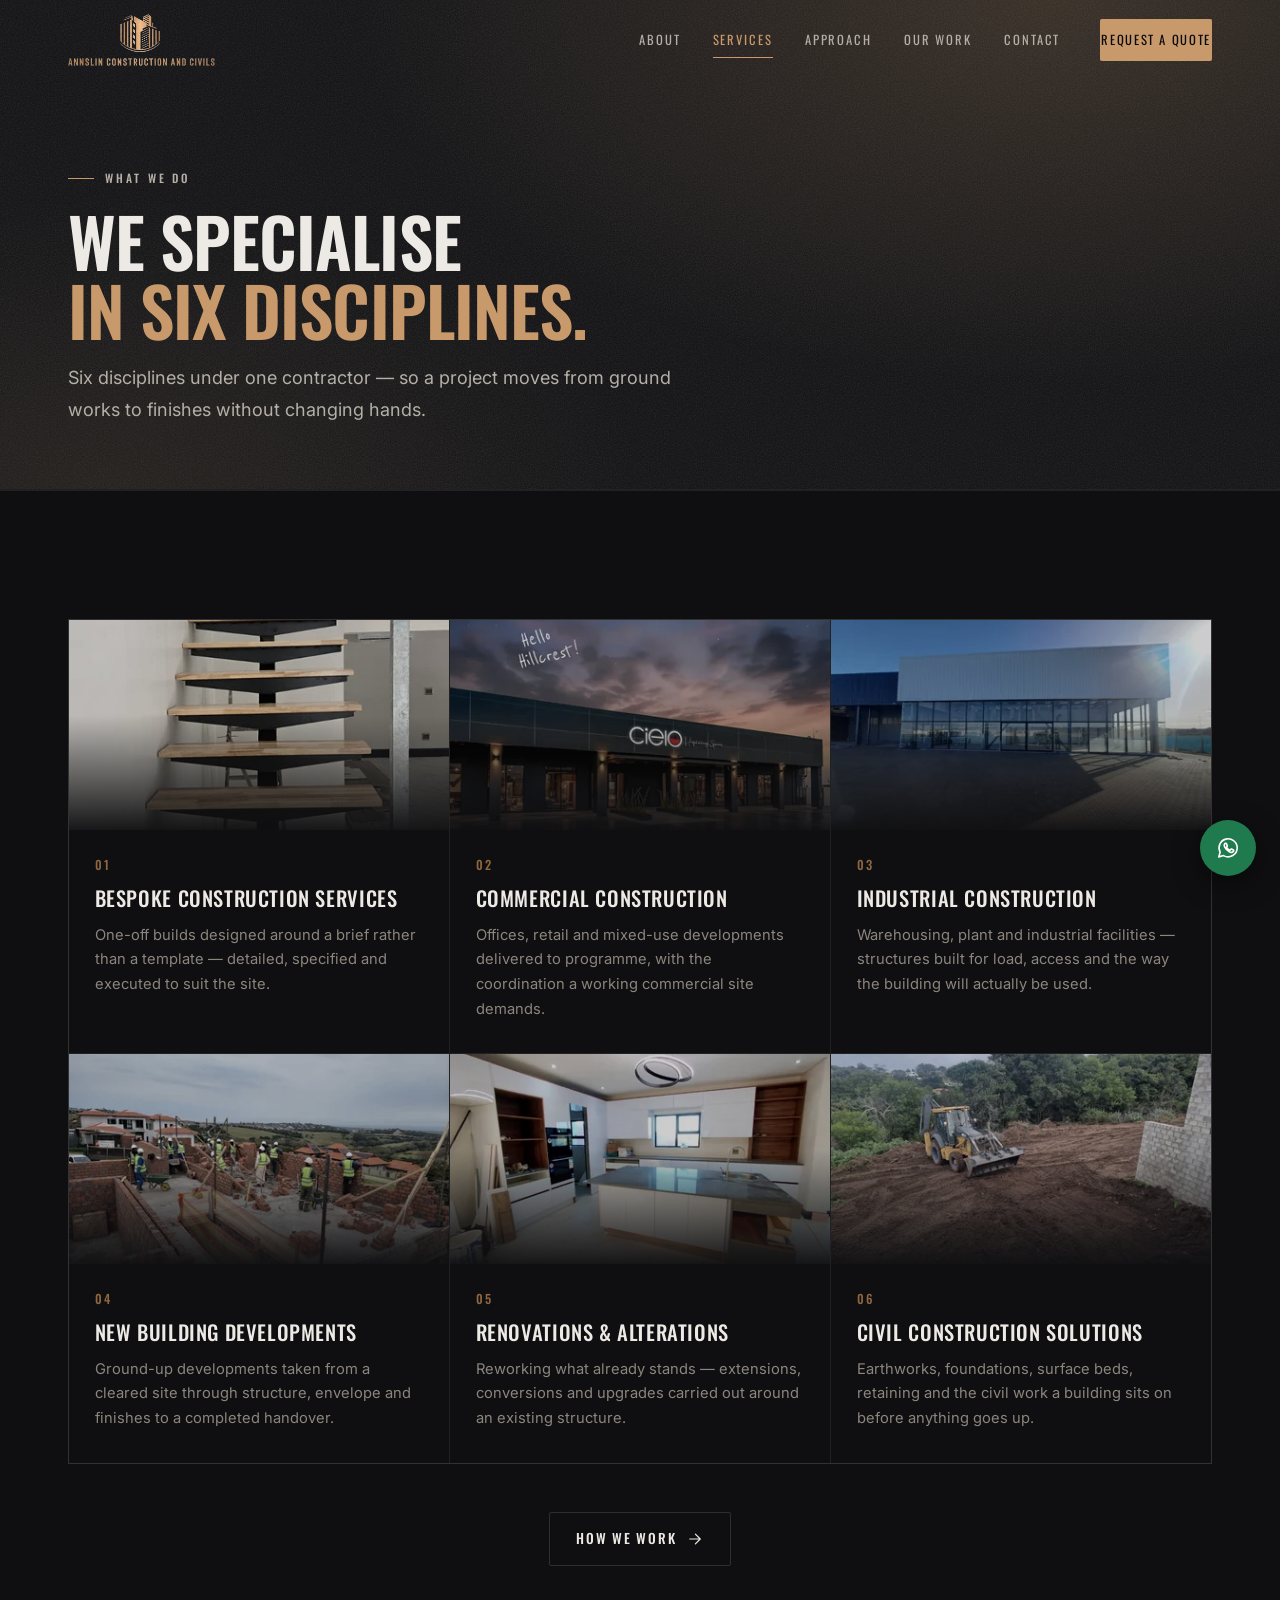
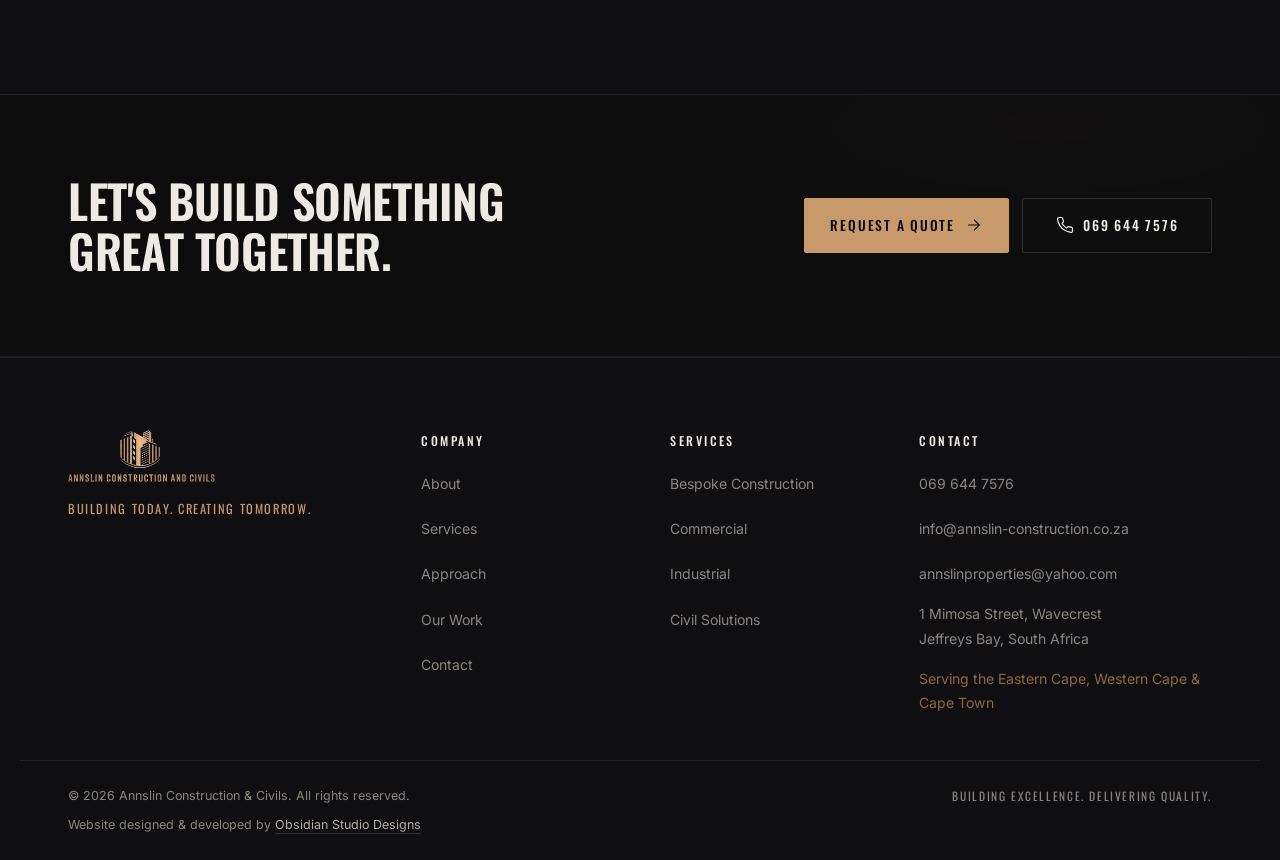
==== services.html @ 08e5ec09 "Split into six pages and add the service-areas banner The nav now navigates instead of scrolling one" ====
<!DOCTYPE html>
<html lang="en-ZA">
<head>
<meta charset="utf-8">
<meta name="viewport" content="width=device-width, initial-scale=1, viewport-fit=cover">

<title>Services | Annslin Construction &amp; Civils</title>
<meta name="description" content="Bespoke, commercial and industrial construction, new building developments, renovations and alterations, and civil construction solutions.">
<link rel="canonical" href="https://obsidianstudiodesigns.github.io/annslin-construction-civils/services.html">
<meta name="robots" content="index, follow, max-image-preview:large, max-snippet:-1">
<meta name="theme-color" content="#0B0B0C">
<meta name="author" content="Annslin Construction &amp; Civils">

<link rel="icon" href="favicon.ico" sizes="any">
<link rel="icon" type="image/png" sizes="48x48" href="assets/img/icon-48.png">
<link rel="icon" type="image/png" sizes="96x96" href="assets/img/icon-96.png">
<link rel="icon" type="image/png" sizes="192x192" href="assets/img/icon-192.png">
<link rel="apple-touch-icon" sizes="180x180" href="assets/img/icon-180.png">
<link rel="manifest" href="site.webmanifest">

<meta property="og:type" content="website">
<meta property="og:site_name" content="Annslin Construction &amp; Civils">
<meta property="og:locale" content="en_ZA">
<meta property="og:title" content="Services | Annslin Construction &amp; Civils">
<meta property="og:description" content="Bespoke, commercial and industrial construction, new building developments, renovations and alterations, and civil construction solutions.">
<meta property="og:url" content="https://obsidianstudiodesigns.github.io/annslin-construction-civils/services.html">
<meta property="og:image" content="https://obsidianstudiodesigns.github.io/annslin-construction-civils/assets/img/og-image.jpg">
<meta name="twitter:card" content="summary_large_image">
<meta name="twitter:title" content="Services | Annslin Construction &amp; Civils">
<meta name="twitter:description" content="Bespoke, commercial and industrial construction, new building developments, renovations and alterations, and civil construction solutions.">
<meta name="twitter:image" content="https://obsidianstudiodesigns.github.io/annslin-construction-civils/assets/img/og-image.jpg">

<link rel="preconnect" href="https://fonts.googleapis.com">
<link rel="preconnect" href="https://fonts.gstatic.com" crossorigin>
<link href="https://fonts.googleapis.com/css2?family=Inter:wght@400;500;600&family=Oswald:wght@300;400;500;600;700&display=swap" rel="stylesheet">
<link rel="stylesheet" href="css/style.css">

<script type="application/ld+json">
{
  "@context": "https://schema.org",
  "@type": "BreadcrumbList",
  "itemListElement": [
    {
      "@type": "ListItem",
      "position": 1,
      "name": "Home",
      "item": "https://obsidianstudiodesigns.github.io/annslin-construction-civils/"
    },
    {
      "@type": "ListItem",
      "position": 2,
      "name": "Services",
      "item": "https://obsidianstudiodesigns.github.io/annslin-construction-civils/services.html"
    }
  ]
}
</script>
</head>
<body>
<svg class="sprite" aria-hidden="true" focusable="false" xmlns="http://www.w3.org/2000/svg"><defs>
  <g id="i-quality"><path d="M12 2 4 5.5V11c0 5 3.4 9.3 8 11 4.6-1.7 8-6 8-11V5.5Z"/><path d="m8.5 11.5 2.5 2.5 4.5-4.5"/></g>
  <g id="i-safety"><path d="M3 17h18M5 17v-3a7 7 0 0 1 14 0v3"/><path d="M10 7.5V4.5h4v3M3 17v2h18v-2"/></g>
  <g id="i-team"><circle cx="9" cy="8" r="3"/><path d="M3 20v-1a6 6 0 0 1 12 0v1"/><path d="M16 5.5a3 3 0 0 1 0 5.8M18 20v-1a5 5 0 0 0-2.5-4.3"/></g>
  <g id="i-time"><rect x="3" y="5" width="18" height="16" rx="2"/><path d="M3 10h18M8 3v4M16 3v4"/><path d="m9.5 15 2 2 3.5-3.5"/></g>
  <g id="i-phone"><path d="M22 16.9v3a2 2 0 0 1-2.2 2 19.8 19.8 0 0 1-8.6-3.1 19.5 19.5 0 0 1-6-6A19.8 19.8 0 0 1 2.1 4.2 2 2 0 0 1 4.1 2h3a2 2 0 0 1 2 1.7c.1 1 .4 1.9.7 2.8a2 2 0 0 1-.5 2.1L8.1 9.9a16 16 0 0 0 6 6l1.3-1.2a2 2 0 0 1 2.1-.5c.9.3 1.8.6 2.8.7a2 2 0 0 1 1.7 2Z"/></g>
  <g id="i-mail"><rect x="3" y="5" width="18" height="14" rx="1.5"/><path d="m3.5 6 8.5 6.5L20.5 6"/></g>
  <g id="i-pin"><path d="M12 21.5S5 14.7 5 10a7 7 0 1 1 14 0c0 4.7-7 11.5-7 11.5Z"/><circle cx="12" cy="9.8" r="2.6"/></g>
  <g id="i-wa"><path d="M20.5 11.6A8.4 8.4 0 0 1 7.9 19l-4.4 1.2 1.2-4.3A8.4 8.4 0 1 1 20.5 11.6Z"/><path d="M8.9 8.2c.2-.5.4-.5.6-.5h.5c.2 0 .4 0 .6.5l.7 1.7c.1.2 0 .4-.1.6l-.4.5c-.1.2-.2.3 0 .6a6 6 0 0 0 2.7 2.3c.3.1.4 0 .6-.1l.6-.7c.2-.2.3-.2.6-.1l1.6.8c.2.1.4.2.4.4a1.9 1.9 0 0 1-1.3 1.7 4 4 0 0 1-3-.6 10 10 0 0 1-4-4.1 3.7 3.7 0 0 1-.4-2.5Z"/></g>
  <g id="i-arrow"><path d="M5 12h13M12.5 5.5 19 12l-6.5 6.5"/></g>
  <g id="i-close"><path d="M6 6l12 12M18 6 6 18"/></g>
  <g id="i-chev"><path d="m9 5 7 7-7 7"/></g>
</defs></svg>

<a class="skip" href="#main">Skip to content</a>

<header class="hdr" id="hdr">
  <div class="hdr__in">
    <a class="brand" href="index.html" aria-label="Annslin Construction &amp; Civils — home">
      <img src="assets/img/logo.png" alt="Annslin Construction &amp; Civils" width="567" height="201" fetchpriority="high">
    </a>

    <nav class="nav" id="nav" aria-label="Main">
      <a href="about.html">About</a>
      <a href="services.html" class="is-active" aria-current="page">Services</a>
      <a href="approach.html">Approach</a>
      <a href="work.html">Our Work</a>
      <a href="contact.html">Contact</a>
      <a class="btn btn--sm btn--gold nav__cta" href="contact.html#quote">Request a quote</a>
    </nav>

    <a class="hdr__call" href="tel:+27696447576" aria-label="Call 069 644 7576">
      <svg viewBox="0 0 24 24" aria-hidden="true"><use href="#i-phone"/></svg>
    </a>

    <button class="burger" id="burger" type="button" aria-label="Open menu"
            aria-expanded="false" aria-controls="nav"><span></span><span></span><span></span></button>
  </div>
</header>
<div class="scrim" id="scrim" hidden></div>

<main id="main">

<section class="phero">
  <div class="phero__veil" aria-hidden="true"></div>
  <div class="wrap phero__in">
    <p class="kicker"><span class="kicker__rule"></span>What we do</p>
    <h1 class="phero__h1">We specialise<br><span class="gold">in six disciplines.</span></h1>
    <p class="phero__lede">Six disciplines under one contractor — so a project moves from ground works to finishes without changing hands.</p>
  </div>
</section>

<section class="sec sec--services">
  <div class="wrap">
    <ul class="svcs">
  <li class="svc" data-rise>
    <picture class="svc__img">
      <source type="image/webp" srcset="assets/img/services/bespoke-400.webp 400w, assets/img/services/bespoke.webp 800w" sizes="(max-width:640px) 92vw, (max-width:900px) 46vw, 31vw">
      <img src="assets/img/services/bespoke-400.jpg" alt="Floating timber staircase with cantilevered treads." width="800" height="450" loading="lazy" decoding="async">
    </picture>
    <div class="svc__body"><span class="svc__n">01</span><h3>Bespoke Construction Services</h3><p>One-off builds designed around a brief rather than a template — detailed, specified and executed to suit the site.</p></div>
  </li>
  <li class="svc" data-rise data-rise-d="70">
    <picture class="svc__img">
      <source type="image/webp" srcset="assets/img/services/commercial-400.webp 400w, assets/img/services/commercial.webp 800w" sizes="(max-width:640px) 92vw, (max-width:900px) 46vw, 31vw">
      <img src="assets/img/services/commercial-400.jpg" alt="A completed retail centre lit at dusk." width="800" height="450" loading="lazy" decoding="async">
    </picture>
    <div class="svc__body"><span class="svc__n">02</span><h3>Commercial Construction</h3><p>Offices, retail and mixed-use developments delivered to programme, with the coordination a working commercial site demands.</p></div>
  </li>
  <li class="svc" data-rise data-rise-d="140">
    <picture class="svc__img">
      <source type="image/webp" srcset="assets/img/services/industrial-400.webp 400w, assets/img/services/industrial.webp 800w" sizes="(max-width:640px) 92vw, (max-width:900px) 46vw, 31vw">
      <img src="assets/img/services/industrial-400.jpg" alt="A large new industrial-scale building with full-height glazing." width="800" height="450" loading="lazy" decoding="async">
    </picture>
    <div class="svc__body"><span class="svc__n">03</span><h3>Industrial Construction</h3><p>Warehousing, plant and industrial facilities — structures built for load, access and the way the building will actually be used.</p></div>
  </li>
  <li class="svc" data-rise data-rise-d="210">
    <picture class="svc__img">
      <source type="image/webp" srcset="assets/img/services/developments-400.webp 400w, assets/img/services/developments.webp 800w" sizes="(max-width:640px) 92vw, (max-width:900px) 46vw, 31vw">
      <img src="assets/img/services/developments-400.jpg" alt="A bricklaying team building walls on a new residential development." width="800" height="450" loading="lazy" decoding="async">
    </picture>
    <div class="svc__body"><span class="svc__n">04</span><h3>New Building Developments</h3><p>Ground-up developments taken from a cleared site through structure, envelope and finishes to a completed handover.</p></div>
  </li>
  <li class="svc" data-rise data-rise-d="280">
    <picture class="svc__img">
      <source type="image/webp" srcset="assets/img/services/renovations-400.webp 400w, assets/img/services/renovations.webp 800w" sizes="(max-width:640px) 92vw, (max-width:900px) 46vw, 31vw">
      <img src="assets/img/services/renovations-400.jpg" alt="A refitted kitchen with a stone-topped island." width="800" height="450" loading="lazy" decoding="async">
    </picture>
    <div class="svc__body"><span class="svc__n">05</span><h3>Renovations &amp; Alterations</h3><p>Reworking what already stands — extensions, conversions and upgrades carried out around an existing structure.</p></div>
  </li>
  <li class="svc" data-rise data-rise-d="350">
    <picture class="svc__img">
      <source type="image/webp" srcset="assets/img/services/civils-400.webp 400w, assets/img/services/civils.webp 800w" sizes="(max-width:640px) 92vw, (max-width:900px) 46vw, 31vw">
      <img src="assets/img/services/civils-400.jpg" alt="A backhoe loader levelling a site before foundations." width="800" height="450" loading="lazy" decoding="async">
    </picture>
    <div class="svc__body"><span class="svc__n">06</span><h3>Civil Construction Solutions</h3><p>Earthworks, foundations, surface beds, retaining and the civil work a building sits on before anything goes up.</p></div>
  </li>
    </ul>
    <div class="sec__more">
      <a class="btn btn--ghost" href="approach.html">How we work<svg viewBox="0 0 24 24" aria-hidden="true"><use href="#i-arrow"/></svg></a>
    </div>
  </div>
</section>

<section class="band">
  <div class="wrap band__in">
    <h2 class="band__h">Let's build something great together.</h2>
    <div class="band__acts">
      <a class="btn btn--gold" href="contact.html#quote">Request a quote<svg viewBox="0 0 24 24" aria-hidden="true"><use href="#i-arrow"/></svg></a>
      <a class="btn btn--ghost" href="tel:+27696447576">
        <svg viewBox="0 0 24 24" aria-hidden="true"><use href="#i-phone"/></svg>069 644 7576</a>
    </div>
  </div>
</section>

</main>

<footer class="ftr">
  <div class="wrap ftr__in">
    <div class="ftr__brand">
      <img src="assets/img/logo.png" alt="Annslin Construction &amp; Civils" width="567" height="201" loading="lazy" decoding="async">
      <p>Building Today. Creating Tomorrow.</p>
    </div>

    <nav class="ftr__nav" aria-label="Footer">
      <h4>Company</h4>
      <a href="about.html">About</a>
      <a href="services.html">Services</a>
      <a href="approach.html">Approach</a>
      <a href="work.html">Our Work</a>
      <a href="contact.html">Contact</a>
    </nav>

    <nav class="ftr__nav" aria-label="Services">
      <h4>Services</h4>
      <a href="services.html">Bespoke Construction</a>
      <a href="services.html">Commercial</a>
      <a href="services.html">Industrial</a>
      <a href="services.html">Civil Solutions</a>
    </nav>

    <div class="ftr__nav">
      <h4>Contact</h4>
      <a href="tel:+27696447576">069 644 7576</a>
      <a href="mailto:info@annslin-construction.co.za">info@annslin-construction.co.za</a>
      <a href="mailto:annslinproperties@yahoo.com">annslinproperties@yahoo.com</a>
      <span>1 Mimosa Street, Wavecrest<br>Jeffreys Bay, South Africa</span>
      <span class="ftr__areas">Serving the Eastern Cape, Western Cape &amp; Cape Town</span>
    </div>
  </div>

  <div class="wrap ftr__base">
    <p class="ftr__copy">&copy; <span id="yr">2026</span> Annslin Construction &amp; Civils. All rights reserved.</p>
    <p class="ftr__tag">Building Excellence. Delivering Quality.</p>
    <p class="ftr__by">Website designed &amp; developed by
      <a href="https://obsidianstudiodesigns.co.za/" target="_blank" rel="noopener">Obsidian Studio Designs</a>
    </p>
  </div>
</footer>

<a class="wa-float" href="https://wa.me/27696447576" target="_blank" rel="noopener" aria-label="Chat on WhatsApp">
  <svg viewBox="0 0 24 24" aria-hidden="true"><use href="#i-wa"/></svg>
</a>

<script src="js/main.js" defer></script>
</body>
</html>
---- css/style.css ----
/* =========================================================================
   Annslin Construction & Civils
   Dark / moody. Mobile-first — every breakpoint below is min-width.
   ========================================================================= */

:root{
  /* surfaces, darkest to lightest */
  --ink:      #0B0B0C;
  --ink-2:    #0F0F11;
  --panel:    #141416;
  --panel-2:  #1A1A1D;
  --line:     rgba(255,255,255,.075);
  --line-2:   rgba(255,255,255,.13);

  /* brand gold, sampled from the logo */
  --gold:     #C8996B;
  --gold-lt:  #E4C09A;
  --gold-dk:  #8E6740;

  --text:     #EDE9E4;
  --text-2:   #B4AFA7;
  --muted:    #8B857D;

  --display: 'Oswald', 'Arial Narrow', system-ui, sans-serif;
  --body:    'Inter', system-ui, -apple-system, 'Segoe UI', sans-serif;

  --wrap: 1240px;
  --gut:  clamp(1.15rem, 5vw, 3rem);
  --r:    2px;                       /* architectural: almost no rounding */

  --ease: cubic-bezier(.22,.61,.36,1);
  --t:    .45s var(--ease);
}

/* ── reset ─────────────────────────────────────────────────────────────── */
*,*::before,*::after{ box-sizing:border-box; }
html{ -webkit-text-size-adjust:100%; scroll-behavior:smooth; }
@media (prefers-reduced-motion: reduce){ html{ scroll-behavior:auto; } }

body{
  margin:0;
  background:var(--ink);
  color:var(--text);
  font:400 clamp(.95rem,.9rem + .25vw,1.0625rem)/1.75 var(--body);
  -webkit-font-smoothing:antialiased;
  overflow-x:hidden;
}
body.is-locked{ overflow:hidden; }

img,video,svg{ display:block; max-width:100%; }
img,video{ height:auto; }
a{ color:inherit; text-decoration:none; }
button,input,select,textarea{ font:inherit; color:inherit; }
h1,h2,h3,h4,p,figure,ul,ol{ margin:0; }
ul,ol{ list-style:none; padding:0; }

.sprite{ position:absolute; width:0; height:0; overflow:hidden; }
/* every icon draws from the sprite as a stroked line-icon */
svg use{ fill:none; stroke:currentColor; stroke-width:1.6;
         stroke-linecap:round; stroke-linejoin:round; }

::selection{ background:var(--gold); color:#0B0B0C; }

:focus-visible{ outline:2px solid var(--gold); outline-offset:3px; }
:focus:not(:focus-visible){ outline:none; }

.skip{
  position:absolute; left:-9999px; top:0; z-index:200;
  background:var(--gold); color:#0B0B0C; padding:.8rem 1.2rem; font-weight:600;
}
.skip:focus{ left:0; }

/* ── layout helpers ────────────────────────────────────────────────────── */
.wrap{ width:100%; max-width:var(--wrap); margin-inline:auto; padding-inline:var(--gut); }
.sec{ padding-block:clamp(4.5rem,10vw,8.5rem); position:relative; }

/* ── type ──────────────────────────────────────────────────────────────── */
.h2{
  font-family:var(--display); font-weight:600;
  font-size:clamp(2rem,1.35rem + 3.1vw,3.65rem);
  line-height:1.04; letter-spacing:-.012em; text-transform:uppercase;
}
.gold{ color:var(--gold); }

.kicker{
  display:flex; align-items:center; gap:.7rem;
  font-family:var(--display); font-weight:500;
  font-size:.72rem; letter-spacing:.24em; text-transform:uppercase;
  color:var(--text-2); margin-bottom:1.1rem;
}
.kicker__rule{ width:26px; height:1px; background:var(--gold); flex:none; }

.lede{
  font-size:clamp(1.06rem,1rem + .4vw,1.28rem); line-height:1.6;
  color:var(--text); font-weight:400;
}
.sec__note{ color:var(--text-2); max-width:46ch; }

.lnk{
  display:inline-flex; align-items:center; gap:.6rem; margin-top:.4rem;
  font-family:var(--display); font-weight:500; letter-spacing:.1em;
  font-size:.82rem; text-transform:uppercase; color:var(--gold);
  padding-bottom:.35rem; border-bottom:1px solid var(--gold-dk);
  transition:border-color var(--t), gap var(--t);
}
.lnk svg{ width:17px; height:17px; }
.lnk:hover{ border-color:var(--gold); gap:.95rem; }

/* ── buttons ───────────────────────────────────────────────────────────── */
.btn{
  --bg:transparent; --fg:var(--text); --bd:var(--line-2);
  display:inline-flex; align-items:center; justify-content:center; gap:.6rem;
  min-height:52px; padding:.9rem 1.6rem;
  background:var(--bg); color:var(--fg); border:1px solid var(--bd); border-radius:var(--r);
  font-family:var(--display); font-weight:500; font-size:.85rem;
  letter-spacing:.13em; text-transform:uppercase; text-align:center;
  cursor:pointer; position:relative; overflow:hidden;
  transition:background var(--t), color var(--t), border-color var(--t), transform .2s var(--ease);
}
.btn svg{ width:18px; height:18px; flex:none; transition:transform var(--t); }
.btn:hover{ transform:translateY(-2px); }
.btn:active{ transform:translateY(0); }
.btn:hover svg{ transform:translateX(3px); }

.btn--gold{ --bg:var(--gold); --fg:#0B0B0C; --bd:var(--gold); }
.btn--gold:hover{ --bg:var(--gold-lt); --bd:var(--gold-lt); }
.btn--ghost:hover{ --bd:var(--gold); --fg:var(--gold); }
.btn--wa{ --bd:var(--line-2); }
.btn--wa:hover{ --bg:#1F7A4D; --bd:#1F7A4D; --fg:#fff; }
.btn--sm{ min-height:42px; padding:.55rem 1.05rem; font-size:.75rem; }
.btn--full{ width:100%; }

/* ══════════════════ header ══════════════════ */
.hdr{
  position:fixed; inset:0 0 auto 0; z-index:100;
  transition:background var(--t), border-color var(--t), backdrop-filter var(--t);
  border-bottom:1px solid transparent;
}
.hdr.is-stuck{
  background:rgba(11,11,12,.9);
  backdrop-filter:blur(14px) saturate(140%);
  -webkit-backdrop-filter:blur(14px) saturate(140%);
  border-bottom-color:var(--line);
}
.hdr__in{
  max-width:var(--wrap); margin-inline:auto; padding:.85rem var(--gut);
  display:flex; align-items:center; gap:1rem;
}
.brand{ flex:none; margin-right:auto; }
.brand img{ width:auto; height:clamp(38px,7.5vw,52px); }

.hdr__call{
  display:grid; place-items:center; width:44px; height:44px;
  border:1px solid var(--line-2); border-radius:var(--r); color:var(--gold);
  transition:border-color var(--t), background var(--t);
}
.hdr__call svg{ width:19px; height:19px; }
.hdr__call:hover{ border-color:var(--gold); background:rgba(200,153,107,.1); }

.burger{
  width:44px; height:44px; display:grid; place-content:center; gap:5px;
  background:none; border:1px solid var(--line-2); border-radius:var(--r); cursor:pointer;
}
.burger span{ display:block; width:20px; height:1.5px; background:var(--text);
  transition:transform .35s var(--ease), opacity .2s; }
.burger[aria-expanded="true"] span:nth-child(1){ transform:translateY(6.5px) rotate(45deg); }
.burger[aria-expanded="true"] span:nth-child(2){ opacity:0; }
.burger[aria-expanded="true"] span:nth-child(3){ transform:translateY(-6.5px) rotate(-45deg); }

/* mobile drawer */
.nav{
  position:fixed; inset:0 0 0 auto; width:min(84vw,340px); z-index:110;
  background:var(--panel); border-left:1px solid var(--line);
  padding:5.75rem 1.75rem 2rem;
  display:flex; flex-direction:column; gap:.25rem;
  transform:translateX(101%); transition:transform .42s var(--ease);
  overflow-y:auto; overscroll-behavior:contain;
}
.nav.is-open{ transform:translateX(0); }
.nav a{
  font-family:var(--display); font-weight:400; font-size:1.32rem;
  letter-spacing:.05em; text-transform:uppercase;
  padding:.75rem 0; border-bottom:1px solid var(--line); color:var(--text-2);
  transition:color .25s, padding-left .25s var(--ease);
}
.nav a:not(.nav__cta):hover,.nav a:not(.nav__cta).is-active{ color:var(--gold); padding-left:.4rem; }
/* the CTA is a button first — .nav a must not repaint its text */
.nav a.nav__cta{
  margin-top:1.5rem; border-bottom:none; padding-left:0;
  color:var(--fg); letter-spacing:.13em;
}
.nav a.nav__cta:hover{ color:var(--fg); }

.scrim{
  position:fixed; inset:0; z-index:105; background:rgba(0,0,0,.65);
  opacity:0; transition:opacity .35s; backdrop-filter:blur(2px);
}
.scrim.is-on{ opacity:1; }

/* ══════════════════ hero ══════════════════ */
.hero{
  position:relative; isolation:isolate;
  min-height:100svh; min-height:100dvh;
  display:flex; flex-direction:column; justify-content:flex-end;
  padding-top:6rem;
}
.hero__media{ position:absolute; inset:0; z-index:-2; overflow:hidden; background:var(--ink); }
.hero__video{ width:100%; height:100%; object-fit:cover; }
/* warm, heavy grade — the "moody" part */
.hero__veil{
  position:absolute; inset:0;
  background:
    linear-gradient(180deg, rgba(11,11,12,.86) 0%, rgba(11,11,12,.42) 26%,
                            rgba(11,11,12,.62) 62%, var(--ink) 99%),
    linear-gradient(96deg, rgba(11,11,12,.9) 0%, rgba(11,11,12,.35) 52%, rgba(11,11,12,.7) 100%),
    radial-gradient(115% 80% at 22% 82%, rgba(200,153,107,.15), transparent 62%);
}
/* fine grain so flat gradients don't band */
.hero__media::after{
  content:''; position:absolute; inset:0; opacity:.5; pointer-events:none;
  background-image:url("data:image/svg+xml,%3Csvg xmlns='http://www.w3.org/2000/svg' width='140' height='140'%3E%3Cfilter id='n'%3E%3CfeTurbulence type='fractalNoise' baseFrequency='.85' numOctaves='3'/%3E%3CfeColorMatrix type='saturate' values='0'/%3E%3C/filter%3E%3Crect width='140' height='140' filter='url(%23n)' opacity='.34'/%3E%3C/svg%3E");
  mix-blend-mode:overlay;
}

.hero__in{ padding-block:2rem 2.75rem; }
.hero__title{
  font-family:var(--display); font-weight:600; text-transform:uppercase;
  font-size:clamp(2.5rem,1.4rem + 6.4vw,6.25rem);
  line-height:.96; letter-spacing:-.018em; margin-block:.35rem 1.35rem;
}
.hero__title .line{ display:block; }
.hero__title .line--gold{
  color:transparent;
  background:linear-gradient(96deg,var(--gold-lt) 4%,var(--gold) 46%,var(--gold-dk) 100%);
  -webkit-background-clip:text; background-clip:text;
}
.hero__lede{ max-width:56ch; color:var(--text-2); font-size:clamp(1rem,.95rem + .4vw,1.19rem); }
.hero__acts{ display:flex; flex-wrap:wrap; gap:.8rem; margin-top:2rem; }
.hero__acts .btn{ flex:1 1 auto; min-width:180px; }

.hero__stats{
  display:grid; gap:1px; background:var(--line);
  border-top:1px solid var(--line); border-bottom:1px solid var(--line);
}
.hero__stats li{ background:rgba(11,11,12,.72); padding:1.25rem var(--gut); backdrop-filter:blur(6px); }
.stat__n{
  display:block; font-family:var(--display); font-weight:600; color:var(--gold);
  font-size:clamp(1.85rem,1.4rem + 1.7vw,2.6rem); line-height:1;
  font-variant-numeric:tabular-nums;
}
.stat__n--txt{ font-size:clamp(1.5rem,1.2rem + 1.2vw,2rem); }
.stat__l{
  display:block; margin-top:.35rem; color:var(--muted);
  font-size:.775rem; letter-spacing:.11em; text-transform:uppercase;
}
/* same strip, but sitting inside a wrap rather than bleeding to the edges */
.hero__stats--flat{ border:1px solid var(--line); margin-top:clamp(2.5rem,6vw,4rem); }
.hero__stats--flat li{ background:var(--ink-2); backdrop-filter:none; padding-inline:1.5rem; }

/* ══════════════════ service areas banner ══════════════════ */
.areas{
  background:
    radial-gradient(120% 190% at 50% 0%, rgba(200,153,107,.14), transparent 66%),
    var(--panel);
  border-block:1px solid var(--line);
  position:relative;
}
.areas::before,.areas::after{
  content:''; position:absolute; left:0; right:0; height:1px;
  background:linear-gradient(90deg,transparent,var(--gold-dk) 22%,var(--gold) 50%,var(--gold-dk) 78%,transparent);
  opacity:.55;
}
.areas::before{ top:-1px; } .areas::after{ bottom:-1px; }

.areas__in{ padding-block:1.4rem; display:grid; gap:.9rem; justify-items:center; text-align:center; }
.areas__lbl{
  display:flex; align-items:center; gap:.5rem;
  font-family:var(--display); font-weight:500; font-size:.7rem;
  letter-spacing:.24em; text-transform:uppercase; color:var(--muted);
}
.areas__lbl svg{ width:15px; height:15px; color:var(--gold); }

.areas__list{ display:flex; flex-wrap:wrap; justify-content:center; align-items:center; gap:.55rem 1.4rem; }
.areas__list li{
  position:relative;
  font-family:var(--display); font-weight:500;
  font-size:clamp(1rem,.9rem + .55vw,1.35rem);
  letter-spacing:.09em; text-transform:uppercase; color:var(--text);
  white-space:nowrap;
}
.areas__list li + li::before{      /* gold diamond between areas */
  content:''; position:absolute; left:-.78rem; top:50%;
  width:5px; height:5px; margin-top:-2.5px;
  background:var(--gold); transform:rotate(45deg);
}

/* ══════════════════ page header (sub-pages) ══════════════════ */
.phero{
  position:relative; isolation:isolate; overflow:hidden;
  background:var(--ink-2); border-bottom:1px solid var(--line);
  padding-block:clamp(7rem,16vw,10.5rem) clamp(2.75rem,6vw,4rem);
}
.phero__veil{
  position:absolute; inset:0; z-index:-1;
  background:
    radial-gradient(90% 130% at 82% 0%, rgba(200,153,107,.2), transparent 60%),
    radial-gradient(70% 100% at 8% 100%, rgba(200,153,107,.09), transparent 60%);
}
.phero__veil::after{
  content:''; position:absolute; inset:0; opacity:.4; mix-blend-mode:overlay;
  background-image:url("data:image/svg+xml,%3Csvg xmlns='http://www.w3.org/2000/svg' width='140' height='140'%3E%3Cfilter id='n'%3E%3CfeTurbulence type='fractalNoise' baseFrequency='.85' numOctaves='3'/%3E%3CfeColorMatrix type='saturate' values='0'/%3E%3C/filter%3E%3Crect width='140' height='140' filter='url(%23n)' opacity='.34'/%3E%3C/svg%3E");
}
.phero__h1{
  font-family:var(--display); font-weight:600; text-transform:uppercase;
  font-size:clamp(2.1rem,1.4rem + 3.6vw,4.25rem);
  line-height:1.02; letter-spacing:-.014em; margin-bottom:1.1rem;
}
.phero__lede{ color:var(--text-2); max-width:56ch; font-size:clamp(1rem,.95rem + .3vw,1.13rem); }

/* ══════════════════ section footer link ══════════════════ */
.sec__more{ margin-top:clamp(2rem,4.5vw,3rem); display:flex; justify-content:center; }

/* ══════════════════ about ══════════════════ */
.sec--about{ background:var(--ink); }
.about{ display:grid; gap:1.75rem; }
.about__body p + p{ margin-top:1rem; }
.about__body p{ color:var(--text-2); }
.about__body .lede{ color:var(--text); }
.about__body .lnk{ margin-top:1.6rem; }

.pillars{ display:grid; gap:1px; background:var(--line); margin-top:clamp(3rem,7vw,5rem);
  border:1px solid var(--line); }
.pillars li{ background:var(--ink-2); padding:1.75rem 1.5rem; transition:background var(--t); }
.pillars li:hover{ background:var(--panel); }
.pillars svg{ width:26px; height:26px; color:var(--gold); margin-bottom:1rem; }
.pillars h3{
  font-family:var(--display); font-weight:500; font-size:1.02rem;
  letter-spacing:.06em; text-transform:uppercase; margin-bottom:.45rem;
}
.pillars p{ color:var(--muted); font-size:.9rem; line-height:1.6; }

/* ══════════════════ services ══════════════════ */
.sec--services{ background:var(--ink-2); border-block:1px solid var(--line); }
.sec__head{ display:grid; gap:1.1rem; margin-bottom:clamp(2.25rem,5vw,3.5rem); }

.svcs{ display:grid; gap:1px; background:var(--line); border:1px solid var(--line); }
.svc{
  position:relative; background:var(--ink-2); overflow:hidden;
  display:flex; flex-direction:column; transition:background var(--t);
}
.svc::before{                                   /* gold wipe on hover */
  content:''; position:absolute; inset:auto 0 0 0; height:2px; z-index:2;
  background:linear-gradient(90deg,var(--gold),var(--gold-dk));
  transform:scaleX(0); transform-origin:left; transition:transform .5s var(--ease);
}
.svc:hover{ background:var(--panel); }
.svc:hover::before{ transform:scaleX(1); }

/* photograph instead of an icon */
.svc__img{ position:relative; display:block; overflow:hidden; }
.svc__img img{
  width:100%; height:clamp(178px,26vw,210px); object-fit:cover;
  filter:grayscale(.3) contrast(1.05) brightness(.8);
  transition:transform .8s var(--ease), filter .6s var(--ease);
}
.svc__img::after{                               /* fade the photo into the card */
  content:''; position:absolute; inset:auto 0 -1px 0; height:55%; pointer-events:none;
  background:linear-gradient(180deg,transparent,rgba(15,15,17,.96));
}
.svc:hover .svc__img img{
  transform:scale(1.05); filter:grayscale(0) contrast(1) brightness(.95);
}

.svc__body{ position:relative; padding:1.5rem 1.6rem 2rem; }

/* compact variant — the whole card is a link through to the services page */
.svc--compact{ padding:0; }
.svc__link{ display:flex; flex-direction:column; height:100%; }
.svc--compact .svc__body{ display:flex; flex-direction:column; flex:1; }
.svc__go{
  display:inline-flex; align-items:center; gap:.5rem; margin-top:auto; padding-top:1rem;
  font-family:var(--display); font-weight:500; font-size:.76rem;
  letter-spacing:.13em; text-transform:uppercase; color:var(--gold);
  transition:gap var(--t);
}
.svc__go svg{ width:16px; height:16px; }
.svc--compact:hover .svc__go{ gap:.9rem; }
.svc__n{
  display:block; font-family:var(--display); font-weight:500; font-size:.78rem;
  letter-spacing:.16em; color:var(--gold-dk); margin-bottom:.6rem;
  transition:color var(--t);
}
.svc:hover .svc__n{ color:var(--gold); }
.svc h3{
  font-family:var(--display); font-weight:500;
  font-size:clamp(1.08rem,1rem + .35vw,1.28rem);
  letter-spacing:.03em; text-transform:uppercase; line-height:1.25; margin-bottom:.7rem;
}
.svc p{ color:var(--muted); font-size:.92rem; line-height:1.68; }

/* ══════════════════ approach ══════════════════ */
.sec--approach{ background:var(--ink); }
.approach{ display:grid; gap:2.5rem; }
.approach__head .h2{ margin-bottom:1.1rem; }
.approach__head .btn{ margin-top:1.75rem; }

.steps{ display:grid; gap:0; counter-reset:s; }
.steps li{
  position:relative; padding:1.6rem 0 1.6rem 3.6rem;
  border-top:1px solid var(--line);
}
.steps li:last-child{ border-bottom:1px solid var(--line); }
.steps__n{
  position:absolute; left:0; top:1.6rem;
  font-family:var(--display); font-weight:600; font-size:.92rem;
  letter-spacing:.1em; color:var(--gold); font-variant-numeric:tabular-nums;
}
.steps h3{
  font-family:var(--display); font-weight:500; font-size:1.12rem;
  letter-spacing:.05em; text-transform:uppercase; margin-bottom:.45rem;
}
.steps p{ color:var(--muted); font-size:.92rem; line-height:1.68; max-width:52ch; }

/* ══════════════════ work ══════════════════ */
.sec--work{ background:var(--ink-2); border-block:1px solid var(--line); }

.filters{ display:flex; flex-wrap:wrap; gap:.5rem; margin-bottom:1.75rem; }
.filt{
  background:none; border:1px solid var(--line-2); border-radius:var(--r);
  padding:.6rem 1.05rem; cursor:pointer; color:var(--text-2);
  font-family:var(--display); font-weight:400; font-size:.78rem;
  letter-spacing:.11em; text-transform:uppercase;
  transition:color var(--t), border-color var(--t), background var(--t);
}
.filt:hover{ color:var(--gold); border-color:var(--gold-dk); }
.filt.is-on{ background:var(--gold); border-color:var(--gold); color:#0B0B0C; }

.grid{ display:grid; gap:.75rem; }
.tile{ position:relative; }
.tile.is-hidden{ display:none; }
.tile__btn{
  display:block; width:100%; padding:0; background:none; border:0; cursor:pointer;
  position:relative; overflow:hidden; border:1px solid var(--line);
  border-radius:var(--r);
}
.tile__btn picture{ display:block; }
.tile__btn img{
  width:100%; height:clamp(230px,52vw,300px); object-fit:cover;
  filter:grayscale(.32) contrast(1.05) brightness(.86);
  transition:transform .8s var(--ease), filter .6s var(--ease);
}
.tile__btn::after{                              /* readability wash under caption */
  content:''; position:absolute; inset:auto 0 0 0; height:62%; pointer-events:none;
  background:linear-gradient(180deg,transparent,rgba(11,11,12,.9));
  transition:opacity var(--t);
}
.tile__btn:hover img,.tile__btn:focus-visible img{
  transform:scale(1.05); filter:grayscale(0) contrast(1) brightness(1);
}
.tile__cap{
  position:absolute; left:0; right:0; bottom:0; z-index:1;
  padding:1.1rem 1.15rem; text-align:left; display:grid; gap:.22rem;
}
.tile__cap strong{
  font-family:var(--display); font-weight:500; font-size:.98rem;
  letter-spacing:.035em; text-transform:uppercase; line-height:1.25; color:var(--text);
}
.tile__cap em{
  font-style:normal; font-size:.7rem; letter-spacing:.15em;
  text-transform:uppercase; color:var(--gold);
}

/* ══════════════════ cta band ══════════════════ */
.band{
  background:
    linear-gradient(180deg,rgba(11,11,12,.9),rgba(11,11,12,.9)),
    radial-gradient(90% 130% at 82% 12%, rgba(200,153,107,.28), transparent 62%),
    var(--panel);
  border-bottom:1px solid var(--line);
  padding-block:clamp(3.25rem,7vw,5rem);
}
.band__in{ display:grid; gap:1.75rem; }
.band__h{
  font-family:var(--display); font-weight:600; text-transform:uppercase;
  font-size:clamp(1.6rem,1.15rem + 2.2vw,2.9rem); line-height:1.08; letter-spacing:-.008em;
  max-width:20ch;
}
.band__acts{ display:flex; flex-wrap:wrap; gap:.8rem; }
.band__acts .btn{ flex:1 1 auto; min-width:190px; }

/* ══════════════════ contact ══════════════════ */
.sec--contact{ background:var(--ink); }
.contact{ display:grid; gap:2.75rem; }
.contact__info .h2{ margin-bottom:1.1rem; }
.contact__info .btn--wa{ margin-top:1.75rem; width:100%; }

.cinfo{ display:grid; gap:1.5rem; margin-top:2.25rem; }
.cinfo li{ display:flex; gap:1rem; align-items:flex-start; }
.cinfo svg{ width:20px; height:20px; color:var(--gold); flex:none; margin-top:.28rem; }
.cinfo span{
  display:block; font-size:.7rem; letter-spacing:.17em; text-transform:uppercase;
  color:var(--muted); margin-bottom:.3rem;
}
.cinfo a{ display:block; color:var(--text); transition:color .25s; overflow-wrap:anywhere;
  padding-block:.3rem; }              /* comfortable thumb target */
.cinfo a + a{ margin-top:.1rem; }
.cinfo a:hover{ color:var(--gold); }

/* quote form */
.quote{
  background:var(--panel); border:1px solid var(--line);
  padding:clamp(1.5rem,4.5vw,2.5rem); border-radius:var(--r);
  scroll-margin-top:6rem;
}
.quote__h{
  font-family:var(--display); font-weight:600; text-transform:uppercase;
  font-size:clamp(1.35rem,1.15rem + .9vw,1.85rem); letter-spacing:.01em;
}
.quote__sub{ color:var(--muted); font-size:.9rem; margin-top:.35rem; margin-bottom:1.75rem; }

.f{ margin-bottom:1.05rem; }
.f label{
  display:block; font-size:.71rem; letter-spacing:.15em; text-transform:uppercase;
  color:var(--text-2); margin-bottom:.5rem;
}
.f .opt{ color:var(--muted); letter-spacing:.06em; text-transform:none; }
.f input,.f select,.f textarea{
  width:100%; background:var(--ink); border:1px solid var(--line-2);
  border-radius:var(--r); padding:.85rem .95rem; min-height:50px;
  transition:border-color .25s, background .25s;
  font-size:1rem;                       /* >=16px stops iOS zoom-on-focus */
}
.f textarea{ resize:vertical; min-height:118px; line-height:1.6; }
.f select{
  appearance:none;
  background-image:url("data:image/svg+xml,%3Csvg xmlns='http://www.w3.org/2000/svg' width='12' height='8' fill='none' stroke='%238B857D' stroke-width='1.6'%3E%3Cpath d='m1 1.5 5 5 5-5'/%3E%3C/svg%3E");
  background-repeat:no-repeat; background-position:right 1rem center;
  padding-right:2.5rem;
}
.f input:focus,.f select:focus,.f textarea:focus{ border-color:var(--gold); background:var(--ink-2); }
.f input::placeholder,.f textarea::placeholder{ color:#5F5A54; }
.f.is-bad input,.f.is-bad select,.f.is-bad textarea{ border-color:#B4523F; }
.err{ color:#D9705C; font-size:.79rem; margin-top:.4rem; min-height:0; }
.f2{ display:grid; gap:0; }

.quote__note{ color:var(--muted); font-size:.81rem; margin-top:.9rem; text-align:center; }
.quote__note a{ color:var(--gold); border-bottom:1px solid var(--gold-dk); }
.quote__ok{ color:var(--gold); font-size:.86rem; margin-top:.9rem; text-align:center; }

/* ══════════════════ footer ══════════════════ */
.ftr{ background:var(--ink-2); border-top:1px solid var(--line); padding-top:clamp(3rem,7vw,4.5rem); }
.ftr__in{ display:grid; gap:2.25rem; padding-bottom:2.75rem; }
.ftr__brand img{ width:auto; height:52px; margin-bottom:1rem; }
.ftr__brand p{
  font-family:var(--display); font-weight:400; letter-spacing:.13em;
  text-transform:uppercase; font-size:.78rem; color:var(--gold);
}
.ftr__nav{ display:flex; flex-direction:column; gap:.6rem; }
.ftr__nav h4{
  font-family:var(--display); font-weight:500; font-size:.76rem;
  letter-spacing:.2em; text-transform:uppercase; color:var(--text); margin-bottom:.35rem;
}
.ftr__nav a,.ftr__nav span{ color:var(--muted); font-size:.88rem; overflow-wrap:anywhere; }
.ftr__areas{ color:var(--gold-dk) !important; margin-top:.35rem; }
.ftr__nav a{ transition:color .25s; padding-block:.35rem; }
.ftr__nav a:hover{ color:var(--gold); }

.ftr__base{
  border-top:1px solid var(--line); padding-block:1.5rem;
  display:grid; gap:.45rem; color:var(--muted); font-size:.78rem;
}
.ftr__tag{
  font-family:var(--display); letter-spacing:.14em; text-transform:uppercase; font-size:.72rem;
}
.ftr__by a{
  color:var(--text-2); border-bottom:1px solid var(--line-2);
  padding-bottom:1px; transition:color .25s, border-color .25s;
  white-space:nowrap;              /* the studio name never breaks mid-way */
}
.ftr__by a:hover{ color:var(--gold); border-color:var(--gold); }

/* ══════════════════ lightbox ══════════════════ */
.lb{
  position:fixed; inset:0; z-index:150; background:rgba(6,6,7,.97);
  display:grid; place-items:center; padding:clamp(1rem,4vw,3rem);
  animation:fade .3s var(--ease);
}
.lb[hidden]{ display:none; }
@keyframes fade{ from{ opacity:0 } }
.lb__fig{ max-width:min(1200px,100%); max-height:100%; display:grid; gap:1rem; }
.lb__fig img{
  max-height:calc(100svh - 11rem); width:auto; margin-inline:auto;
  object-fit:contain; border:1px solid var(--line);
}
.lb__fig figcaption{ text-align:center; display:grid; gap:.3rem; }
.lb__fig strong{
  font-family:var(--display); font-weight:500; letter-spacing:.08em;
  text-transform:uppercase; font-size:1rem;
}
.lb__fig span{ color:var(--muted); font-size:.86rem; max-width:60ch; margin-inline:auto; }

.lb__x,.lb__nav{
  position:absolute; z-index:2; display:grid; place-items:center;
  width:46px; height:46px; background:rgba(20,20,22,.85);
  border:1px solid var(--line-2); border-radius:var(--r); cursor:pointer; color:var(--text);
  transition:border-color .25s, color .25s, background .25s;
}
.lb__x:hover,.lb__nav:hover{ border-color:var(--gold); color:var(--gold); }
.lb__x{ top:1rem; right:1rem; }
.lb__x svg,.lb__nav svg{ width:20px; height:20px; }
.lb__nav{ top:auto; bottom:1rem; }
.lb__nav--prev{ left:calc(50% - 54px); transform:rotate(180deg); }
.lb__nav--next{ left:calc(50% + 8px); }

/* ══════════════════ whatsapp fab ══════════════════ */
.wa-float{
  position:fixed; right:1rem; bottom:1rem; z-index:90;
  width:52px; height:52px; display:grid; place-items:center;
  background:#1F7A4D; color:#fff; border-radius:50%;
  box-shadow:0 8px 26px rgba(0,0,0,.5);
  transition:transform .3s var(--ease), background .3s;
}
.wa-float svg{ width:26px; height:26px; }
.wa-float svg use{ stroke-width:1.5; }
.wa-float:hover{ transform:scale(1.08); background:#25995F; }

/* ══════════════════ scroll reveal ══════════════════
   Hidden only once JS has confirmed it can reveal them again — without JS
   (or if main.js fails) the content simply stays visible. */
.js-ready [data-rise]{
  opacity:0; transform:translateY(22px);
  transition:opacity .75s var(--ease), transform .75s var(--ease);
}
.js-ready [data-rise].is-in{ opacity:1; transform:none; }

/* =========================================================================
   BREAKPOINTS — mobile-first, min-width only
   ========================================================================= */

/* ── ≥480px: two-up stat + pillar grids ─────────────────────────────────── */
@media (min-width:480px){
  .hero__stats{ grid-template-columns:repeat(2,1fr); }
  .hero__stats li:last-child{ grid-column:1 / -1; }
  .pillars{ grid-template-columns:repeat(2,1fr); }
  .f2{ grid-template-columns:1fr 1fr; gap:0 1rem; }
  /* row 1: copyright | tagline.  row 2: the studio credit. */
  .ftr__base{ grid-template-columns:1fr auto; align-items:center; column-gap:1.5rem; }
  .ftr__copy{ grid-column:1; grid-row:1; }
  .ftr__tag { grid-column:2; grid-row:1; text-align:right; }
  .ftr__by  { grid-column:1 / -1; grid-row:2; }
}

/* ── ≥640px: gallery goes two-up ────────────────────────────────────────── */
@media (min-width:640px){
  .grid{ grid-template-columns:repeat(2,1fr); }
  .svcs{ grid-template-columns:repeat(2,1fr); }
  .hero__acts .btn{ flex:0 1 auto; }
  .band__acts .btn{ flex:0 1 auto; }
  .contact__info .btn--wa{ width:auto; }
  .ftr__in{ grid-template-columns:repeat(3,1fr); }
  .ftr__brand{ grid-column:1 / -1; }
}

/* ── ≥900px: real desktop layout ────────────────────────────────────────── */
@media (min-width:900px){
  .hero__stats{ grid-template-columns:repeat(3,1fr); }
  .hero__stats li:last-child{ grid-column:auto; }
  .hero__stats li{ padding-inline:2rem; }
  .hero__stats li:first-child{ padding-left:max(var(--gut),calc((100vw - var(--wrap))/2 + var(--gut))); }
  .hero__stats li:last-child{ padding-right:max(var(--gut),calc((100vw - var(--wrap))/2 + var(--gut))); }

  .about{ grid-template-columns:minmax(0,.85fr) minmax(0,1.15fr); gap:clamp(2rem,5vw,4.5rem); }
  .pillars{ grid-template-columns:repeat(4,1fr); }

  .sec__head{ grid-template-columns:1fr auto; align-items:end; gap:2.5rem; }
  .sec__note{ text-align:right; margin-left:auto; }

  .svcs{ grid-template-columns:repeat(3,1fr); }

  .approach{ grid-template-columns:minmax(0,.9fr) minmax(0,1.1fr); gap:clamp(2.5rem,5vw,5rem); }
  .approach__head{ position:sticky; top:7rem; align-self:start; }
  .approach__head .sec__note{ text-align:left; margin-left:0; }

  /* dense backfills the single-column gaps the wide tiles would otherwise leave */
  .grid{ grid-template-columns:repeat(3,1fr); gap:1rem; grid-auto-flow:dense; }
  .tile--wide{ grid-column:span 2; }
  .tile__btn img{ height:clamp(260px,24vw,330px); }

  .band__in{ grid-template-columns:1fr auto; align-items:center; gap:2.5rem; }

  .contact{ grid-template-columns:minmax(0,1fr) minmax(0,.92fr); gap:clamp(2.5rem,5vw,4.5rem); }
  .contact__info .sec__note{ text-align:left; margin-left:0; }

  .ftr__in{ grid-template-columns:1.5fr 1fr 1fr 1.4fr; gap:2.5rem; }
  .ftr__brand{ grid-column:auto; }

  .lb__nav{ top:50%; bottom:auto; transform:translateY(-50%); }
  .lb__nav--prev{ left:1.25rem; transform:translateY(-50%) rotate(180deg); }
  .lb__nav--next{ left:auto; right:1.25rem; }
  .wa-float{ right:1.5rem; bottom:1.5rem; width:56px; height:56px; }
}

/* ── ≥1024px: nav becomes a bar, drawer retires ─────────────────────────── */
@media (min-width:1024px){
  .burger,.hdr__call{ display:none; }
  .scrim{ display:none !important; }
  .nav{
    position:static; width:auto; transform:none; background:none; border:0;
    padding:0; flex-direction:row; align-items:center; gap:2rem; overflow:visible;
  }
  .nav a{
    font-size:.79rem; letter-spacing:.15em; padding:.35rem 0; border-bottom:0;
    position:relative;
  }
  .nav a:not(.nav__cta)::after{
    content:''; position:absolute; left:0; right:0; bottom:-2px; height:1px;
    background:var(--gold); transform:scaleX(0); transform-origin:right;
    transition:transform .4s var(--ease);
  }
  .nav a:hover::after,.nav a.is-active::after{ transform:scaleX(1); transform-origin:left; }
  .nav a:not(.nav__cta):hover,.nav a:not(.nav__cta).is-active{ padding-left:0; }
  .nav a.nav__cta{ margin-top:0; margin-left:.5rem; }
}

/* ── landscape phones: don't force a full-height hero ───────────────────── */
@media (max-width:900px) and (orientation:landscape){
  .hero{ min-height:auto; padding-top:5.5rem; }
  .hero__in{ padding-block:1.5rem 2rem; }
}

/* ── coarse pointers: no hover-only reveals ─────────────────────────────── */
@media (hover:none){
  .tile__btn img{ filter:grayscale(0) contrast(1) brightness(.92); }
  .svc__img img{ filter:grayscale(0) contrast(1) brightness(.9); }
  .btn:hover{ transform:none; }
}

/* ── reduced motion ─────────────────────────────────────────────────────── */
@media (prefers-reduced-motion: reduce){
  *,*::before,*::after{
    animation-duration:.01ms !important; animation-iteration-count:1 !important;
    transition-duration:.01ms !important;
  }
  .js-ready [data-rise]{ opacity:1 !important; transform:none !important; }
  .tile__btn img{ transition:none; }
}

/* ── print ──────────────────────────────────────────────────────────────── */
@media print{
  .hdr,.wa-float,.lb,.filters,.hero__media,.burger{ display:none !important; }
  body{ background:#fff; color:#000; }
}
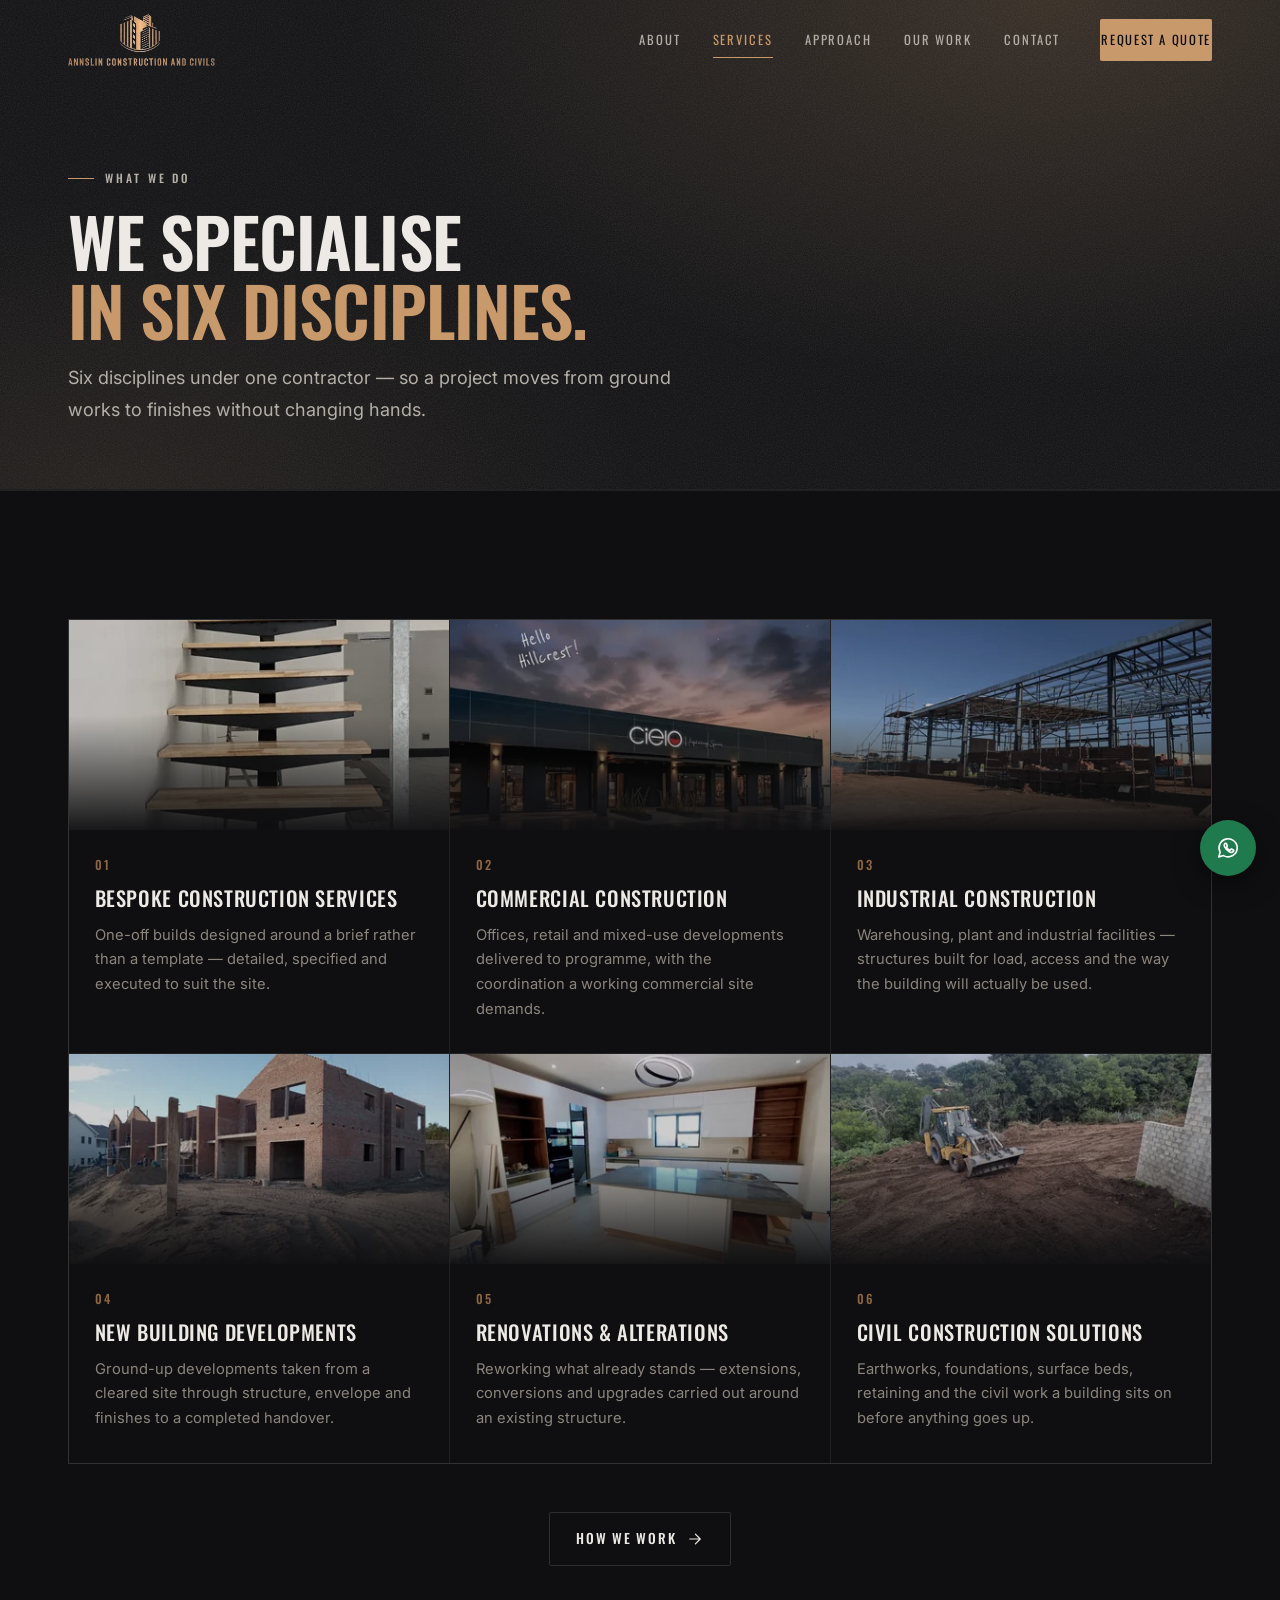
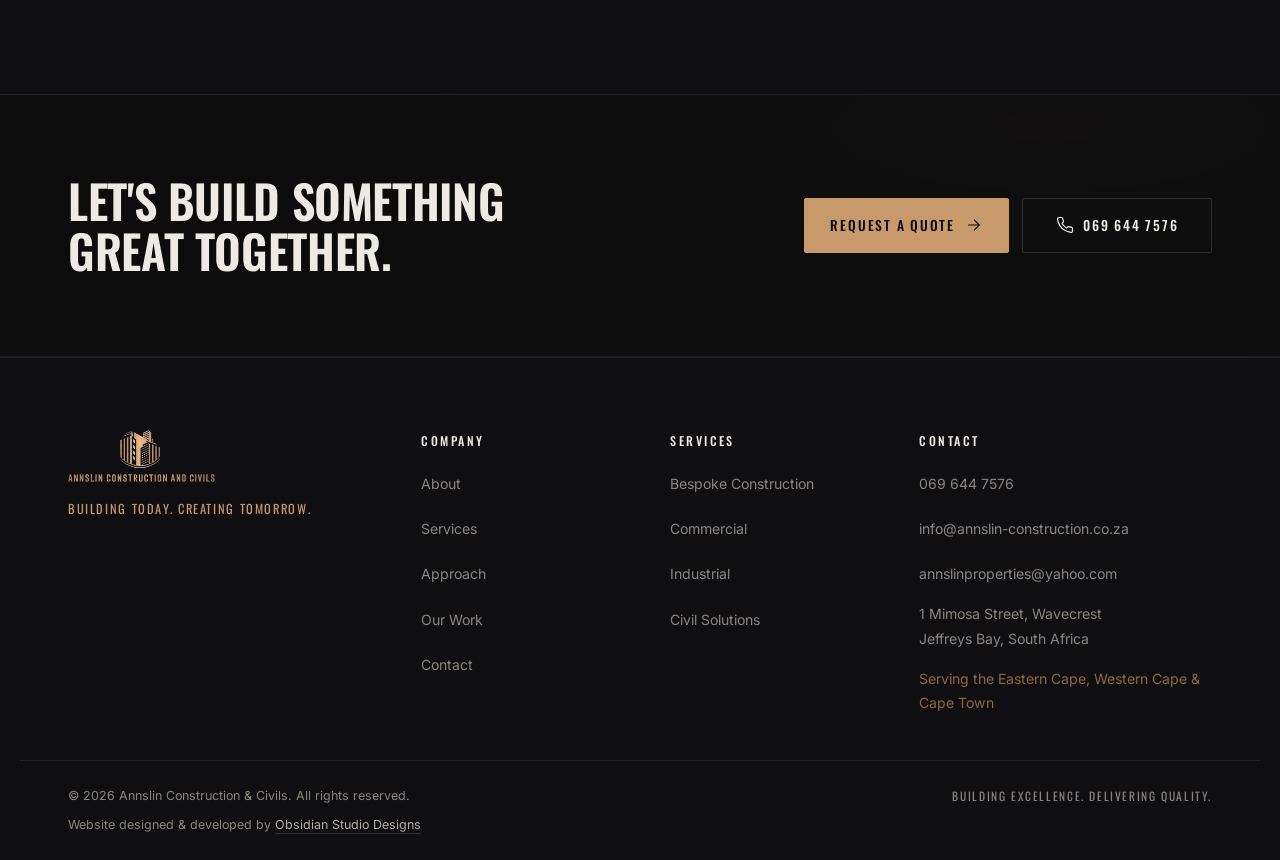
==== commit 8bebb59a: "Add the new Our Work photos - gallery now 41 projects The client added 23 photographs, bringing Our " ====
--- a/services.html
+++ b/services.html
@@ -115,42 +115,42 @@
   <li class="svc" data-rise>
     <picture class="svc__img">
       <source type="image/webp" srcset="assets/img/services/bespoke-400.webp 400w, assets/img/services/bespoke.webp 800w" sizes="(max-width:640px) 92vw, (max-width:900px) 46vw, 31vw">
-      <img src="assets/img/services/bespoke-400.jpg" alt="Floating timber staircase with cantilevered treads." width="800" height="450" loading="lazy" decoding="async">
+      <img src="assets/img/services/bespoke-400.jpg" srcset="assets/img/services/bespoke-400.jpg 400w, assets/img/services/bespoke.jpg 800w" sizes="(max-width:640px) 92vw, (max-width:900px) 46vw, 31vw" alt="A floating timber staircase with cantilevered treads." width="800" height="450" loading="lazy" decoding="async">
     </picture>
     <div class="svc__body"><span class="svc__n">01</span><h3>Bespoke Construction Services</h3><p>One-off builds designed around a brief rather than a template — detailed, specified and executed to suit the site.</p></div>
   </li>
   <li class="svc" data-rise data-rise-d="70">
     <picture class="svc__img">
       <source type="image/webp" srcset="assets/img/services/commercial-400.webp 400w, assets/img/services/commercial.webp 800w" sizes="(max-width:640px) 92vw, (max-width:900px) 46vw, 31vw">
-      <img src="assets/img/services/commercial-400.jpg" alt="A completed retail centre lit at dusk." width="800" height="450" loading="lazy" decoding="async">
+      <img src="assets/img/services/commercial-400.jpg" srcset="assets/img/services/commercial-400.jpg 400w, assets/img/services/commercial.jpg 800w" sizes="(max-width:640px) 92vw, (max-width:900px) 46vw, 31vw" alt="A completed retail centre lit at dusk." width="800" height="450" loading="lazy" decoding="async">
     </picture>
     <div class="svc__body"><span class="svc__n">02</span><h3>Commercial Construction</h3><p>Offices, retail and mixed-use developments delivered to programme, with the coordination a working commercial site demands.</p></div>
   </li>
   <li class="svc" data-rise data-rise-d="140">
     <picture class="svc__img">
       <source type="image/webp" srcset="assets/img/services/industrial-400.webp 400w, assets/img/services/industrial.webp 800w" sizes="(max-width:640px) 92vw, (max-width:900px) 46vw, 31vw">
-      <img src="assets/img/services/industrial-400.jpg" alt="A large new industrial-scale building with full-height glazing." width="800" height="450" loading="lazy" decoding="async">
+      <img src="assets/img/services/industrial-400.jpg" srcset="assets/img/services/industrial-400.jpg 400w, assets/img/services/industrial.jpg 800w" sizes="(max-width:640px) 92vw, (max-width:900px) 46vw, 31vw" alt="An erected steel portal frame for a large industrial building." width="800" height="450" loading="lazy" decoding="async">
     </picture>
     <div class="svc__body"><span class="svc__n">03</span><h3>Industrial Construction</h3><p>Warehousing, plant and industrial facilities — structures built for load, access and the way the building will actually be used.</p></div>
   </li>
   <li class="svc" data-rise data-rise-d="210">
     <picture class="svc__img">
       <source type="image/webp" srcset="assets/img/services/developments-400.webp 400w, assets/img/services/developments.webp 800w" sizes="(max-width:640px) 92vw, (max-width:900px) 46vw, 31vw">
-      <img src="assets/img/services/developments-400.jpg" alt="A bricklaying team building walls on a new residential development." width="800" height="450" loading="lazy" decoding="async">
+      <img src="assets/img/services/developments-400.jpg" srcset="assets/img/services/developments-400.jpg 400w, assets/img/services/developments.jpg 800w" sizes="(max-width:640px) 92vw, (max-width:900px) 46vw, 31vw" alt="Brickwork rising on a multi-unit residential development." width="800" height="450" loading="lazy" decoding="async">
     </picture>
     <div class="svc__body"><span class="svc__n">04</span><h3>New Building Developments</h3><p>Ground-up developments taken from a cleared site through structure, envelope and finishes to a completed handover.</p></div>
   </li>
   <li class="svc" data-rise data-rise-d="280">
     <picture class="svc__img">
       <source type="image/webp" srcset="assets/img/services/renovations-400.webp 400w, assets/img/services/renovations.webp 800w" sizes="(max-width:640px) 92vw, (max-width:900px) 46vw, 31vw">
-      <img src="assets/img/services/renovations-400.jpg" alt="A refitted kitchen with a stone-topped island." width="800" height="450" loading="lazy" decoding="async">
+      <img src="assets/img/services/renovations-400.jpg" srcset="assets/img/services/renovations-400.jpg 400w, assets/img/services/renovations.jpg 800w" sizes="(max-width:640px) 92vw, (max-width:900px) 46vw, 31vw" alt="A refitted kitchen with a stone-topped island." width="800" height="450" loading="lazy" decoding="async">
     </picture>
     <div class="svc__body"><span class="svc__n">05</span><h3>Renovations &amp; Alterations</h3><p>Reworking what already stands — extensions, conversions and upgrades carried out around an existing structure.</p></div>
   </li>
   <li class="svc" data-rise data-rise-d="350">
     <picture class="svc__img">
       <source type="image/webp" srcset="assets/img/services/civils-400.webp 400w, assets/img/services/civils.webp 800w" sizes="(max-width:640px) 92vw, (max-width:900px) 46vw, 31vw">
-      <img src="assets/img/services/civils-400.jpg" alt="A backhoe loader levelling a site before foundations." width="800" height="450" loading="lazy" decoding="async">
+      <img src="assets/img/services/civils-400.jpg" srcset="assets/img/services/civils-400.jpg 400w, assets/img/services/civils.jpg 800w" sizes="(max-width:640px) 92vw, (max-width:900px) 46vw, 31vw" alt="A backhoe loader levelling a site before foundations." width="800" height="450" loading="lazy" decoding="async">
     </picture>
     <div class="svc__body"><span class="svc__n">06</span><h3>Civil Construction Solutions</h3><p>Earthworks, foundations, surface beds, retaining and the civil work a building sits on before anything goes up.</p></div>
   </li>
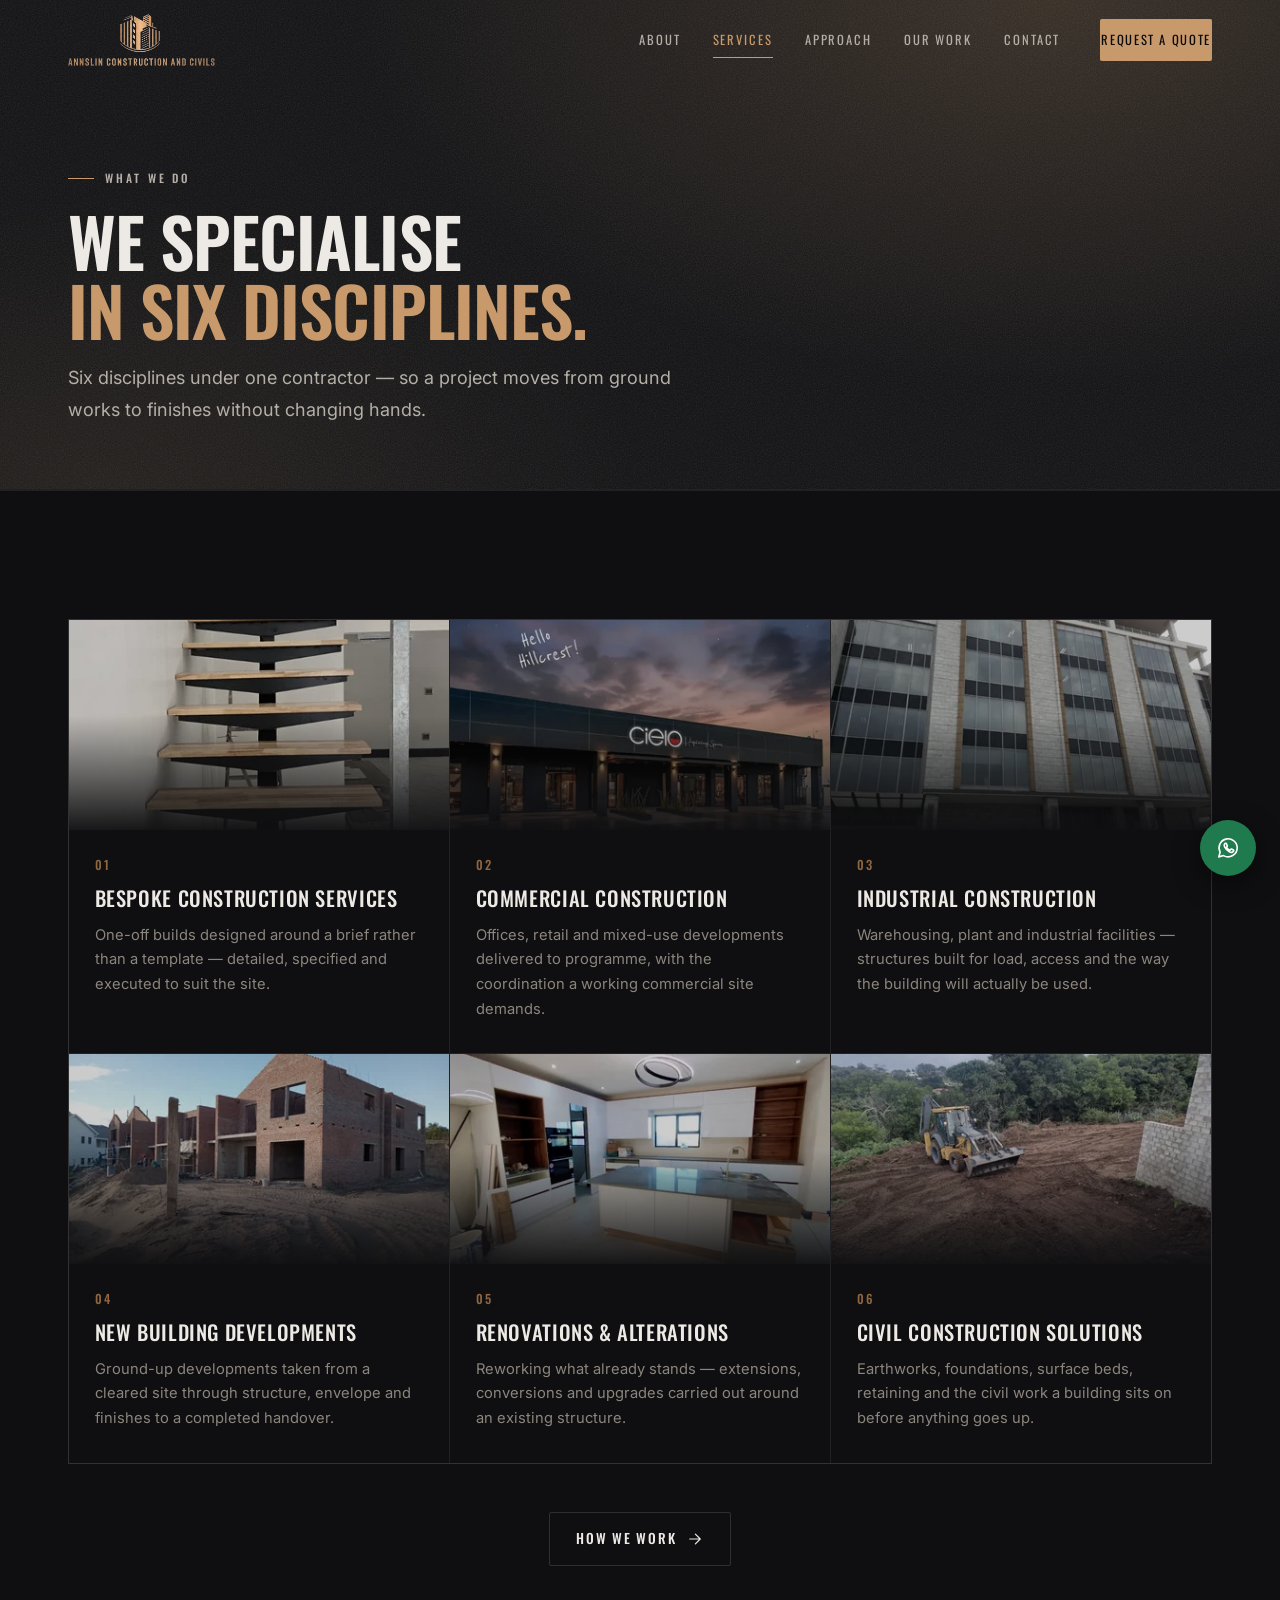
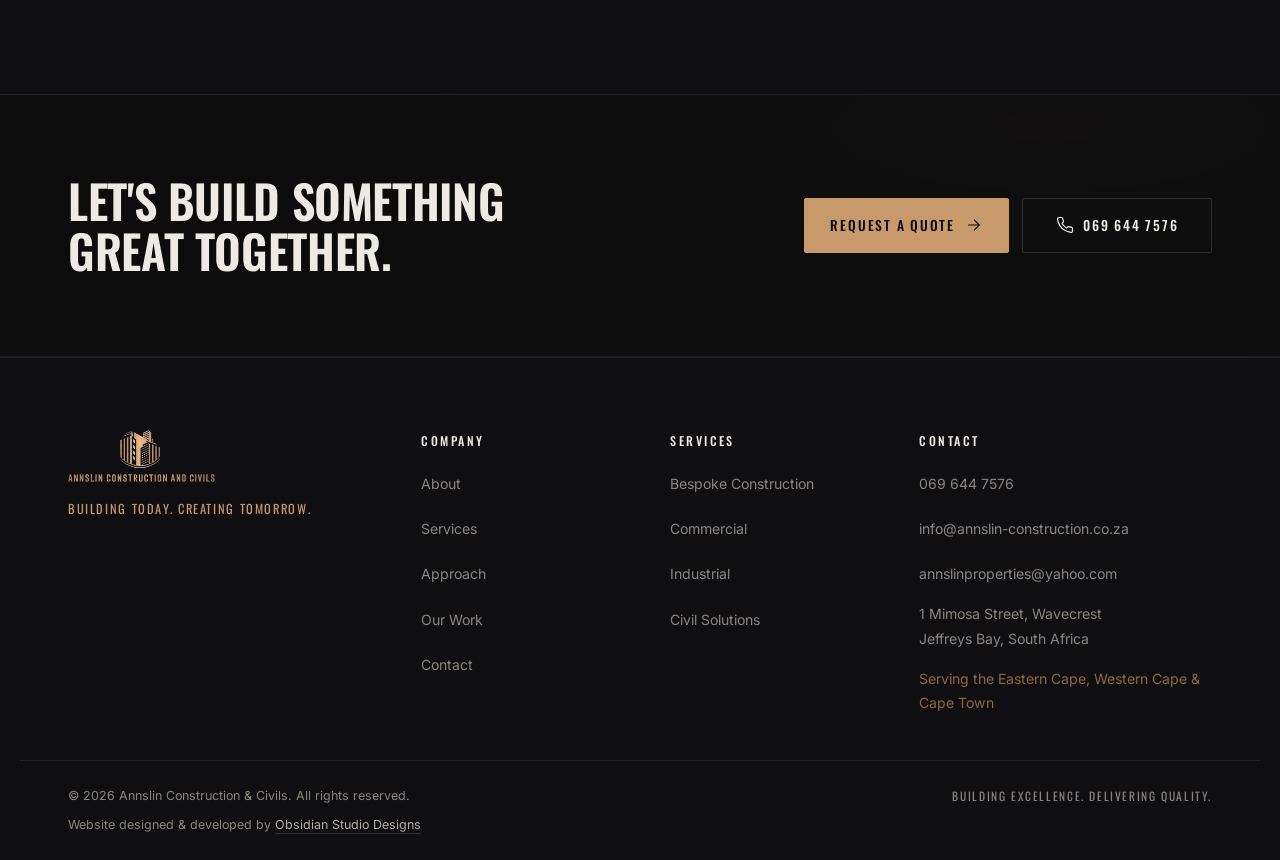
==== commit c84053ff: "Add the sector subfolders - 59 projects, filters split by sector The client filed 41 new photographs" ====
--- a/services.html
+++ b/services.html
@@ -129,7 +129,7 @@
   <li class="svc" data-rise data-rise-d="140">
     <picture class="svc__img">
       <source type="image/webp" srcset="assets/img/services/industrial-400.webp 400w, assets/img/services/industrial.webp 800w" sizes="(max-width:640px) 92vw, (max-width:900px) 46vw, 31vw">
-      <img src="assets/img/services/industrial-400.jpg" srcset="assets/img/services/industrial-400.jpg 400w, assets/img/services/industrial.jpg 800w" sizes="(max-width:640px) 92vw, (max-width:900px) 46vw, 31vw" alt="An erected steel portal frame for a large industrial building." width="800" height="450" loading="lazy" decoding="async">
+      <img src="assets/img/services/industrial-400.jpg" srcset="assets/img/services/industrial-400.jpg 400w, assets/img/services/industrial.jpg 800w" sizes="(max-width:640px) 92vw, (max-width:900px) 46vw, 31vw" alt="A multi-storey office block with glazed curtain walling and stone cladding." width="800" height="450" loading="lazy" decoding="async">
     </picture>
     <div class="svc__body"><span class="svc__n">03</span><h3>Industrial Construction</h3><p>Warehousing, plant and industrial facilities — structures built for load, access and the way the building will actually be used.</p></div>
   </li>
